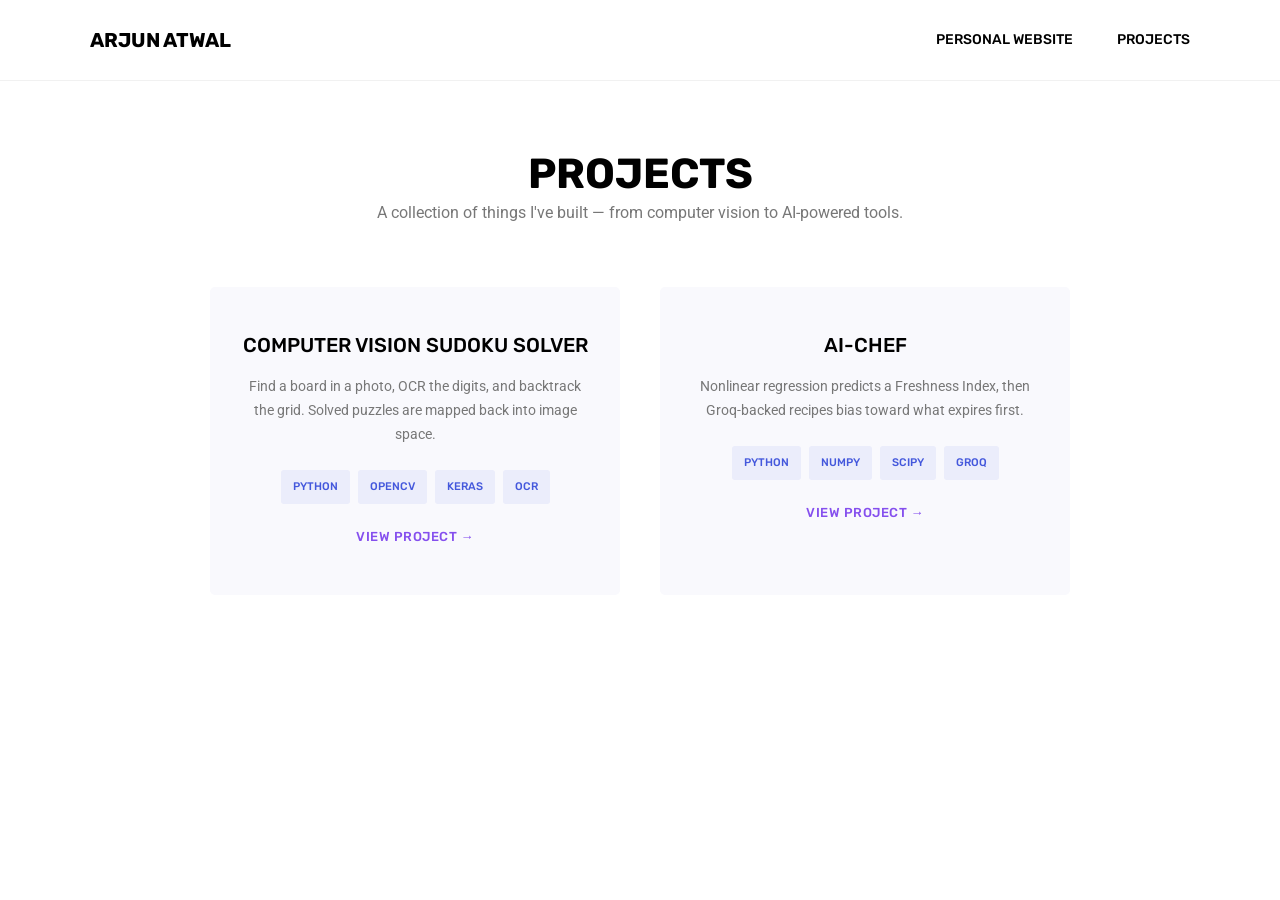
==== projects/index.html @ 16a3b788 "add landing page and homepage for projects" ====
<!doctype html>
<html lang="en">
<head>
<meta charset="utf-8">
<meta name="viewport" content="width=device-width, initial-scale=1, shrink-to-fit=no">
<title>Projects - Arjun Atwal</title>
<link rel="preconnect" href="https://fonts.googleapis.com">
<link rel="preconnect" href="https://fonts.gstatic.com" crossorigin>
<link href="https://fonts.googleapis.com/css2?family=Roboto:wght@400;500&family=Rubik:wght@500;700&display=swap" rel="stylesheet">
<style>
  * {
    margin: 0;
    padding: 0;
    box-sizing: border-box;
  }

  body {
    font-family: 'Roboto', sans-serif;
    font-size: 15px;
    line-height: 26px;
    color: #777777;
    background: #ffffff;
  }

  a {
    text-decoration: none;
    transition: all 0.3s ease-in-out;
  }

  .header {
    background: #ffffff;
    padding: 0 30px;
    border-bottom: 1px solid #f1f1f1;
  }

  .header-inner {
    max-width: 1100px;
    margin: 0 auto;
    display: flex;
    align-items: center;
    justify-content: space-between;
  }

  .header .logo {
    font-family: 'Rubik', sans-serif;
    font-weight: 700;
    font-size: 20px;
    color: #000000;
    text-decoration: none;
    text-transform: uppercase;
    line-height: 80px;
  }

  .header .logo:hover {
    color: #4458dc;
  }

  .header nav a {
    font-family: 'Rubik', sans-serif;
    font-weight: 500;
    font-size: 14px;
    text-transform: uppercase;
    color: #000000;
    margin-left: 40px;
    line-height: 80px;
    display: inline-block;
  }

  .header nav a:hover {
    color: #4458dc;
  }

  .page-banner {
    padding: 80px 20px 60px;
    text-align: center;
  }

  .page-banner h1 {
    font-family: 'Rubik', sans-serif;
    font-weight: 700;
    font-size: 42px;
    color: #000000;
    text-transform: uppercase;
    margin-bottom: 12px;
  }

  .page-banner p {
    font-size: 16px;
    line-height: 28px;
    color: #777777;
    max-width: 560px;
    margin: 0 auto;
  }

  .projects-section {
    max-width: 900px;
    margin: 0 auto;
    padding: 0 20px 100px;
  }

  .projects-grid {
    display: grid;
    grid-template-columns: repeat(auto-fit, minmax(320px, 1fr));
    gap: 40px;
  }

  .project-card {
    background: #f9f9fd;
    border-radius: 5px;
    padding: 45px 30px;
    text-align: center;
    cursor: pointer;
    transition: all 0.4s ease;
    text-decoration: none;
    display: block;
  }

  .project-card:hover {
    box-shadow: 0px 15px 30px rgba(77, 87, 222, 0.3);
    background: #fff;
    transform: translateY(-4px);
  }

  .project-card h3 {
    font-family: 'Rubik', sans-serif;
    font-weight: 500;
    font-size: 20px;
    color: #000000;
    text-transform: uppercase;
    margin-bottom: 16px;
  }

  .project-card p {
    font-size: 14px;
    line-height: 24px;
    color: #777777;
    margin-bottom: 24px;
  }

  .project-card .tags {
    display: flex;
    flex-wrap: wrap;
    gap: 8px;
    justify-content: center;
  }

  .project-card .tag {
    display: inline-block;
    font-family: 'Rubik', sans-serif;
    font-size: 11px;
    font-weight: 500;
    text-transform: uppercase;
    color: #4458dc;
    background: rgba(68, 88, 220, 0.08);
    padding: 4px 12px;
    border-radius: 3px;
  }

  .project-card .view-link {
    display: inline-block;
    margin-top: 20px;
    font-family: 'Rubik', sans-serif;
    font-weight: 500;
    font-size: 13px;
    text-transform: uppercase;
    color: #854fee;
    letter-spacing: 0.5px;
  }

  .project-card:hover .view-link {
    color: #4458dc;
  }

  @media (max-width: 575px) {
    .page-banner h1 {
      font-size: 30px;
    }

    .projects-grid {
      grid-template-columns: 1fr;
      gap: 24px;
    }

    .header nav a {
      margin-left: 20px;
      font-size: 12px;
    }

    .header .logo {
      font-size: 16px;
    }
  }
</style>
</head>
<body>

<div class="header">
  <div class="header-inner">
    <a class="logo" href="https://arjun-atwal.me/">Arjun Atwal</a>
    <nav>
      <a href="https://arjun-atwal.me/Personal-Website/">Personal Website</a>
      <a href="https://arjun-atwal.me/projects/">Projects</a>
    </nav>
  </div>
</div>

<div class="page-banner">
  <h1>Projects</h1>
  <p>A collection of things I've built — from computer vision to AI-powered tools.</p>
</div>

<section class="projects-section">
  <div class="projects-grid">

    <a class="project-card" href="https://arjun-atwal.me/projects/sudoku-solver/">
      <h3>Computer Vision Sudoku Solver</h3>
      <p>Find a board in a photo, OCR the digits, and backtrack the grid. Solved puzzles are mapped back into image space.</p>
      <div class="tags">
        <span class="tag">Python</span>
        <span class="tag">OpenCV</span>
        <span class="tag">Keras</span>
        <span class="tag">OCR</span>
      </div>
      <span class="view-link">View Project →</span>
    </a>

    <a class="project-card" href="https://arjun-atwal.me/projects/chef-ai/">
      <h3>AI-Chef</h3>
      <p>Nonlinear regression predicts a Freshness Index, then Groq-backed recipes bias toward what expires first.</p>
      <div class="tags">
        <span class="tag">Python</span>
        <span class="tag">NumPy</span>
        <span class="tag">SciPy</span>
        <span class="tag">Groq</span>
      </div>
      <span class="view-link">View Project →</span>
    </a>

  </div>
</section>

</body>
</html>
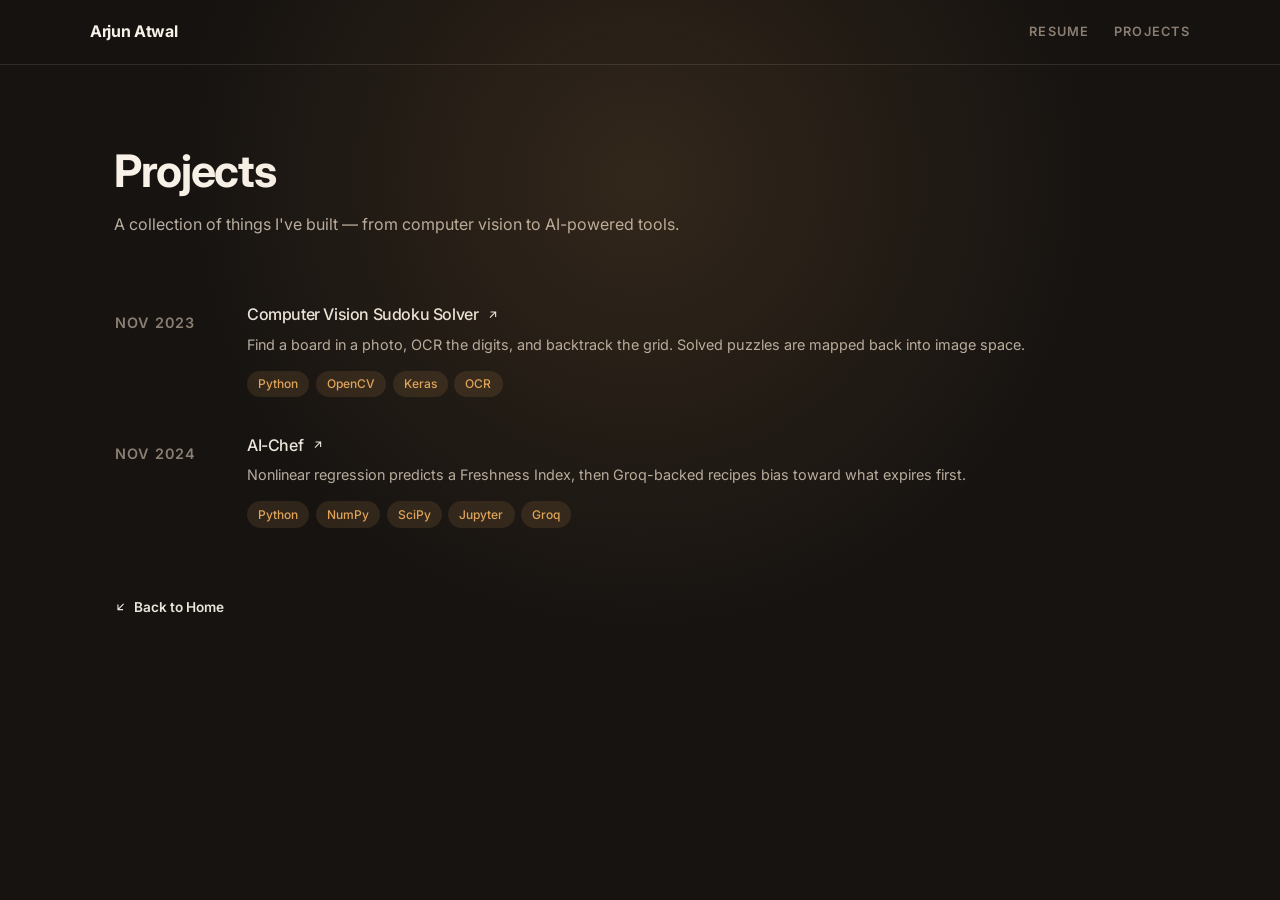
==== commit 2b79692e: "update design" ====
--- a/projects/index.html
+++ b/projects/index.html
@@ -1,196 +1,296 @@
 <!doctype html>
 <html lang="en">
 <head>
-<meta charset="utf-8">
-<meta name="viewport" content="width=device-width, initial-scale=1, shrink-to-fit=no">
-<title>Projects - Arjun Atwal</title>
-<link rel="preconnect" href="https://fonts.googleapis.com">
-<link rel="preconnect" href="https://fonts.gstatic.com" crossorigin>
-<link href="https://fonts.googleapis.com/css2?family=Roboto:wght@400;500&family=Rubik:wght@500;700&display=swap" rel="stylesheet">
-<style>
-  * {
-    margin: 0;
-    padding: 0;
-    box-sizing: border-box;
-  }
-
-  body {
-    font-family: 'Roboto', sans-serif;
-    font-size: 15px;
-    line-height: 26px;
-    color: #777777;
-    background: #ffffff;
-  }
-
-  a {
-    text-decoration: none;
-    transition: all 0.3s ease-in-out;
-  }
-
-  .header {
-    background: #ffffff;
-    padding: 0 30px;
-    border-bottom: 1px solid #f1f1f1;
-  }
-
-  .header-inner {
-    max-width: 1100px;
-    margin: 0 auto;
-    display: flex;
-    align-items: center;
-    justify-content: space-between;
-  }
-
-  .header .logo {
-    font-family: 'Rubik', sans-serif;
-    font-weight: 700;
-    font-size: 20px;
-    color: #000000;
-    text-decoration: none;
-    text-transform: uppercase;
-    line-height: 80px;
-  }
-
-  .header .logo:hover {
-    color: #4458dc;
-  }
-
-  .header nav a {
-    font-family: 'Rubik', sans-serif;
-    font-weight: 500;
-    font-size: 14px;
-    text-transform: uppercase;
-    color: #000000;
-    margin-left: 40px;
-    line-height: 80px;
-    display: inline-block;
-  }
-
-  .header nav a:hover {
-    color: #4458dc;
-  }
-
-  .page-banner {
-    padding: 80px 20px 60px;
-    text-align: center;
-  }
-
-  .page-banner h1 {
-    font-family: 'Rubik', sans-serif;
-    font-weight: 700;
-    font-size: 42px;
-    color: #000000;
-    text-transform: uppercase;
-    margin-bottom: 12px;
-  }
-
-  .page-banner p {
-    font-size: 16px;
-    line-height: 28px;
-    color: #777777;
-    max-width: 560px;
-    margin: 0 auto;
-  }
-
-  .projects-section {
-    max-width: 900px;
-    margin: 0 auto;
-    padding: 0 20px 100px;
-  }
-
-  .projects-grid {
-    display: grid;
-    grid-template-columns: repeat(auto-fit, minmax(320px, 1fr));
-    gap: 40px;
-  }
-
-  .project-card {
-    background: #f9f9fd;
-    border-radius: 5px;
-    padding: 45px 30px;
-    text-align: center;
-    cursor: pointer;
-    transition: all 0.4s ease;
-    text-decoration: none;
-    display: block;
-  }
-
-  .project-card:hover {
-    box-shadow: 0px 15px 30px rgba(77, 87, 222, 0.3);
-    background: #fff;
-    transform: translateY(-4px);
-  }
-
-  .project-card h3 {
-    font-family: 'Rubik', sans-serif;
-    font-weight: 500;
-    font-size: 20px;
-    color: #000000;
-    text-transform: uppercase;
-    margin-bottom: 16px;
-  }
-
-  .project-card p {
-    font-size: 14px;
-    line-height: 24px;
-    color: #777777;
-    margin-bottom: 24px;
-  }
-
-  .project-card .tags {
-    display: flex;
-    flex-wrap: wrap;
-    gap: 8px;
-    justify-content: center;
-  }
-
-  .project-card .tag {
-    display: inline-block;
-    font-family: 'Rubik', sans-serif;
-    font-size: 11px;
-    font-weight: 500;
-    text-transform: uppercase;
-    color: #4458dc;
-    background: rgba(68, 88, 220, 0.08);
-    padding: 4px 12px;
-    border-radius: 3px;
-  }
-
-  .project-card .view-link {
-    display: inline-block;
-    margin-top: 20px;
-    font-family: 'Rubik', sans-serif;
-    font-weight: 500;
-    font-size: 13px;
-    text-transform: uppercase;
-    color: #854fee;
-    letter-spacing: 0.5px;
-  }
-
-  .project-card:hover .view-link {
-    color: #4458dc;
-  }
-
-  @media (max-width: 575px) {
-    .page-banner h1 {
-      font-size: 30px;
-    }
-
-    .projects-grid {
-      grid-template-columns: 1fr;
-      gap: 24px;
+  <meta charset="utf-8">
+  <meta name="viewport" content="width=device-width, initial-scale=1">
+  <title>Projects - Arjun Atwal</title>
+  <meta name="description" content="Projects by Arjun Atwal — computer vision, AI tools, and more.">
+  <link rel="preconnect" href="https://fonts.googleapis.com">
+  <link rel="preconnect" href="https://fonts.gstatic.com" crossorigin>
+  <link href="https://fonts.googleapis.com/css2?family=Inter:wght@400;500;600;700&display=swap" rel="stylesheet">
+  <style>
+    :root {
+      --bg: #161311;
+      --ink: #ece6dc;
+      --ink-bright: #f7f1e8;
+      --muted: #b8ada0;
+      --faint: #8a7e72;
+      --line: rgba(236, 230, 220, 0.12);
+      --accent: #e0a45a;
+      --accent-dim: rgba(224, 164, 90, 0.12);
+      --spot: rgba(224, 164, 90, 0.14);
+      --font: "Inter", system-ui, sans-serif;
+      --ease: cubic-bezier(0.4, 0, 0.2, 1);
+    }
+
+    *, *::before, *::after { box-sizing: border-box; }
+
+    html { scroll-behavior: smooth; }
+
+    body {
+      margin: 0;
+      min-height: 100vh;
+      font-family: var(--font);
+      font-size: 1rem;
+      line-height: 1.7;
+      color: var(--muted);
+      background: var(--bg);
+      -webkit-font-smoothing: antialiased;
+    }
+
+    body::before {
+      content: "";
+      pointer-events: none;
+      position: fixed;
+      inset: 0;
+      z-index: 30;
+      background: radial-gradient(
+        600px circle at var(--spot-x, 50%) var(--spot-y, 20%),
+        var(--spot),
+        transparent 80%
+      );
+    }
+
+    a {
+      color: var(--ink);
+      text-decoration: none;
+      transition: color 0.2s var(--ease);
+    }
+
+    a:hover { color: var(--accent); }
+
+    a:focus-visible {
+      outline: 2px solid var(--accent);
+      outline-offset: 3px;
+    }
+
+    h1, h2, h3 {
+      color: var(--ink-bright);
+      letter-spacing: -0.025em;
+      line-height: 1.2;
+      margin: 0;
+    }
+
+    p { margin: 0; }
+
+    ul { margin: 0; padding: 0; }
+
+    .header {
+      position: sticky;
+      top: 0;
+      z-index: 20;
+      padding: 0 1.5rem;
+      background: rgba(22, 19, 17, 0.88);
+      backdrop-filter: blur(12px);
+      border-bottom: 1px solid var(--line);
+    }
+
+    .header-inner {
+      max-width: 1100px;
+      margin: 0 auto;
+      display: flex;
+      align-items: center;
+      justify-content: space-between;
+      height: 4rem;
+    }
+
+    .header .logo {
+      font-weight: 700;
+      font-size: 1rem;
+      color: var(--ink-bright);
+      letter-spacing: -0.02em;
+    }
+
+    .header nav {
+      display: flex;
+      gap: 1.5rem;
     }
 
     .header nav a {
-      margin-left: 20px;
-      font-size: 12px;
-    }
-
-    .header .logo {
-      font-size: 16px;
-    }
-  }
-</style>
+      font-size: 0.8rem;
+      font-weight: 600;
+      letter-spacing: 0.1em;
+      text-transform: uppercase;
+      color: var(--faint);
+    }
+
+    .header nav a:hover {
+      color: var(--ink-bright);
+    }
+
+    .page-intro {
+      position: relative;
+      z-index: 1;
+      max-width: 1100px;
+      margin: 0 auto;
+      padding: 5rem 1.5rem 3rem;
+    }
+
+    .page-intro h1 {
+      font-size: clamp(2rem, 4vw, 2.8rem);
+      font-weight: 700;
+      letter-spacing: -0.03em;
+      margin-bottom: 0.75rem;
+    }
+
+    .page-intro p {
+      font-size: 1rem;
+      color: var(--muted);
+      max-width: 36rem;
+    }
+
+    .projects-section {
+      position: relative;
+      z-index: 1;
+      max-width: 1100px;
+      margin: 0 auto;
+      padding: 0 1.5rem 6rem;
+    }
+
+    .card-list {
+      display: flex;
+      flex-direction: column;
+    }
+
+    .card {
+      position: relative;
+      display: grid;
+      grid-template-columns: 7rem 1fr;
+      gap: 0.5rem 1.25rem;
+      padding: 1.15rem 1.2rem;
+      margin: 0 -1.2rem;
+      border-radius: 0.5rem;
+      border: 1px solid transparent;
+      transition: background 0.15s var(--ease), border-color 0.15s var(--ease),
+        opacity 0.15s var(--ease), box-shadow 0.15s var(--ease);
+    }
+
+    .card-list:hover .card {
+      opacity: 0.5;
+    }
+
+    .card-list:hover .card:hover,
+    .card-list:hover .card:focus-within {
+      opacity: 1;
+    }
+
+    .card:hover,
+    .card:focus-within {
+      background: rgba(224, 164, 90, 0.05);
+      border-color: var(--line);
+      box-shadow: 0 0 0 1px rgba(224, 164, 90, 0.08),
+        inset 0 1px 0 0 rgba(236, 230, 220, 0.06);
+    }
+
+    .when {
+      font-size: 0.75rem;
+      font-weight: 600;
+      letter-spacing: 0.08em;
+      text-transform: uppercase;
+      color: var(--faint);
+      padding-top: 0.35rem;
+    }
+
+    .card h3 {
+      font-size: 1rem;
+      font-weight: 500;
+      color: var(--ink);
+      margin-bottom: 0.5rem;
+    }
+
+    .card:hover h3,
+    .card:focus-within h3 {
+      color: var(--accent);
+    }
+
+    .card p {
+      font-size: 0.9rem;
+    }
+
+    .card-link {
+      position: relative;
+      z-index: 1;
+      color: inherit;
+    }
+
+    .card h3 .arrow {
+      display: inline-block;
+      width: 0.85rem;
+      height: 0.85rem;
+      margin-left: 0.25rem;
+      vertical-align: -0.05rem;
+      stroke: currentColor;
+      fill: none;
+      stroke-width: 2;
+      transition: transform 0.2s var(--ease);
+    }
+
+    .card:hover h3 .arrow,
+    .card:focus-within h3 .arrow {
+      transform: translate(0.15rem, -0.15rem);
+    }
+
+    .pills {
+      display: flex;
+      flex-wrap: wrap;
+      gap: 0.4rem;
+      margin-top: 0.85rem;
+      list-style: none;
+    }
+
+    .pills li {
+      font-size: 0.75rem;
+      font-weight: 500;
+      color: var(--accent);
+      background: var(--accent-dim);
+      padding: 0.2rem 0.7rem;
+      border-radius: 999px;
+    }
+
+    .back-link {
+      display: inline-flex;
+      align-items: center;
+      gap: 0.4rem;
+      margin-top: 3rem;
+      font-weight: 600;
+      font-size: 0.85rem;
+      color: var(--ink);
+    }
+
+    .back-link:hover { color: var(--accent); }
+
+    .back-link svg {
+      width: 0.85rem;
+      height: 0.85rem;
+      stroke: currentColor;
+      fill: none;
+      stroke-width: 2;
+    }
+
+    @media (max-width: 768px) {
+      .card {
+        grid-template-columns: 1fr;
+        gap: 0.35rem;
+        margin-left: 0;
+        margin-right: 0;
+        padding-left: 0;
+        padding-right: 0;
+      }
+
+      .card-list:hover .card {
+        opacity: 1;
+      }
+
+      .header nav { gap: 1rem; }
+      .header nav a { font-size: 0.7rem; }
+    }
+
+    @media (prefers-reduced-motion: reduce) {
+      html { scroll-behavior: auto; }
+      body::before { display: none; }
+      .card, .card h3 .arrow { transition: none; }
+    }
+  </style>
 </head>
 <body>
 
@@ -198,46 +298,62 @@
   <div class="header-inner">
     <a class="logo" href="https://arjun-atwal.me/">Arjun Atwal</a>
     <nav>
-      <a href="https://arjun-atwal.me/Personal-Website/">Personal Website</a>
+      <a href="https://arjun-atwal.me/Personal-Website/">Resume</a>
       <a href="https://arjun-atwal.me/projects/">Projects</a>
     </nav>
   </div>
 </div>
 
-<div class="page-banner">
+<div class="page-intro">
   <h1>Projects</h1>
   <p>A collection of things I've built — from computer vision to AI-powered tools.</p>
 </div>
 
 <section class="projects-section">
-  <div class="projects-grid">
-
-    <a class="project-card" href="https://arjun-atwal.me/projects/sudoku-solver/">
-      <h3>Computer Vision Sudoku Solver</h3>
-      <p>Find a board in a photo, OCR the digits, and backtrack the grid. Solved puzzles are mapped back into image space.</p>
-      <div class="tags">
-        <span class="tag">Python</span>
-        <span class="tag">OpenCV</span>
-        <span class="tag">Keras</span>
-        <span class="tag">OCR</span>
+  <div class="card-list">
+
+    <article class="card">
+      <p class="when">Nov 2023</p>
+      <div>
+        <h3>
+          <a class="card-link" href="https://arjun-atwal.me/projects/sudoku-solver/">Computer Vision Sudoku Solver <svg class="arrow" viewBox="0 0 24 24" aria-hidden="true"><path d="M7 17 17 7M8 7h9v9"/></svg></a>
+        </h3>
+        <p>Find a board in a photo, OCR the digits, and backtrack the grid. Solved puzzles are mapped back into image space.</p>
+        <ul class="pills">
+          <li>Python</li><li>OpenCV</li><li>Keras</li><li>OCR</li>
+        </ul>
       </div>
-      <span class="view-link">View Project →</span>
-    </a>
-
-    <a class="project-card" href="https://arjun-atwal.me/projects/chef-ai/">
-      <h3>AI-Chef</h3>
-      <p>Nonlinear regression predicts a Freshness Index, then Groq-backed recipes bias toward what expires first.</p>
-      <div class="tags">
-        <span class="tag">Python</span>
-        <span class="tag">NumPy</span>
-        <span class="tag">SciPy</span>
-        <span class="tag">Groq</span>
+    </article>
+
+    <article class="card">
+      <p class="when">Nov 2024</p>
+      <div>
+        <h3>
+          <a class="card-link" href="https://arjun-atwal.me/projects/chef-ai/">AI-Chef <svg class="arrow" viewBox="0 0 24 24" aria-hidden="true"><path d="M7 17 17 7M8 7h9v9"/></svg></a>
+        </h3>
+        <p>Nonlinear regression predicts a Freshness Index, then Groq-backed recipes bias toward what expires first.</p>
+        <ul class="pills">
+          <li>Python</li><li>NumPy</li><li>SciPy</li><li>Jupyter</li><li>Groq</li>
+        </ul>
       </div>
-      <span class="view-link">View Project →</span>
-    </a>
+    </article>
 
   </div>
+
+  <a class="back-link" href="https://arjun-atwal.me/">
+    <svg viewBox="0 0 24 24" aria-hidden="true"><path d="M17 7 7 17M16 17H7v-9"/></svg>
+    Back to Home
+  </a>
 </section>
 
+<script>
+  const reduceMotion = window.matchMedia("(prefers-reduced-motion: reduce)").matches;
+  if (!reduceMotion) {
+    window.addEventListener("pointermove", (e) => {
+      document.body.style.setProperty("--spot-x", `${e.clientX}px`);
+      document.body.style.setProperty("--spot-y", `${e.clientY}px`);
+    }, { passive: true });
+  }
+</script>
 </body>
 </html>
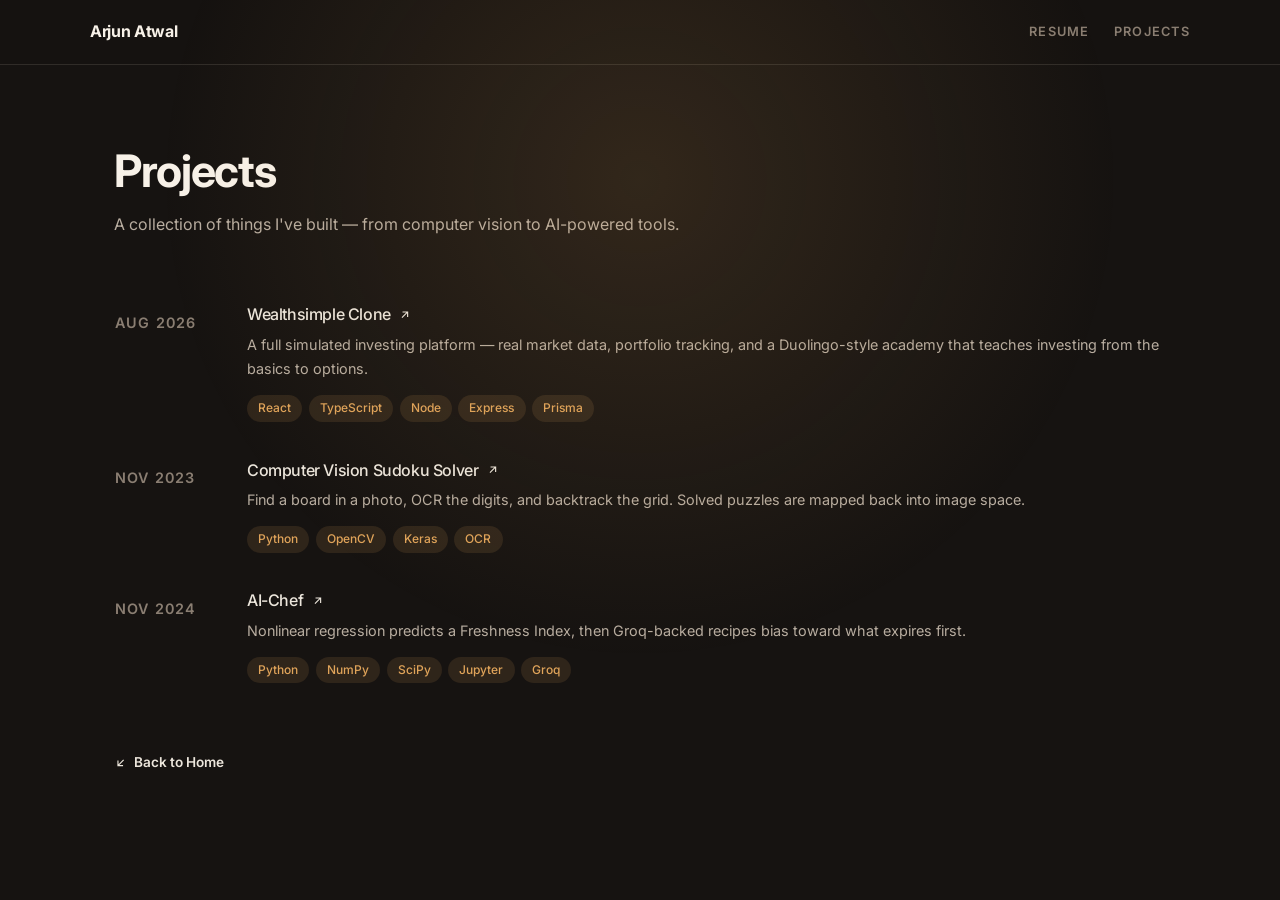
==== commit d503b932: "add new project brokerage clone" ====
--- a/projects/index.html
+++ b/projects/index.html
@@ -313,6 +313,19 @@
   <div class="card-list">
 
     <article class="card">
+      <p class="when">Aug 2026</p>
+      <div>
+        <h3>
+          <a class="card-link" href="https://arjun-atwal.me/projects/wealthsimple-clone/">Wealthsimple Clone <svg class="arrow" viewBox="0 0 24 24" aria-hidden="true"><path d="M7 17 17 7M8 7h9v9"/></svg></a>
+        </h3>
+        <p>A full simulated investing platform — real market data, portfolio tracking, and a Duolingo-style academy that teaches investing from the basics to options.</p>
+        <ul class="pills">
+          <li>React</li><li>TypeScript</li><li>Node</li><li>Express</li><li>Prisma</li>
+        </ul>
+      </div>
+    </article>
+
+    <article class="card">
       <p class="when">Nov 2023</p>
       <div>
         <h3>
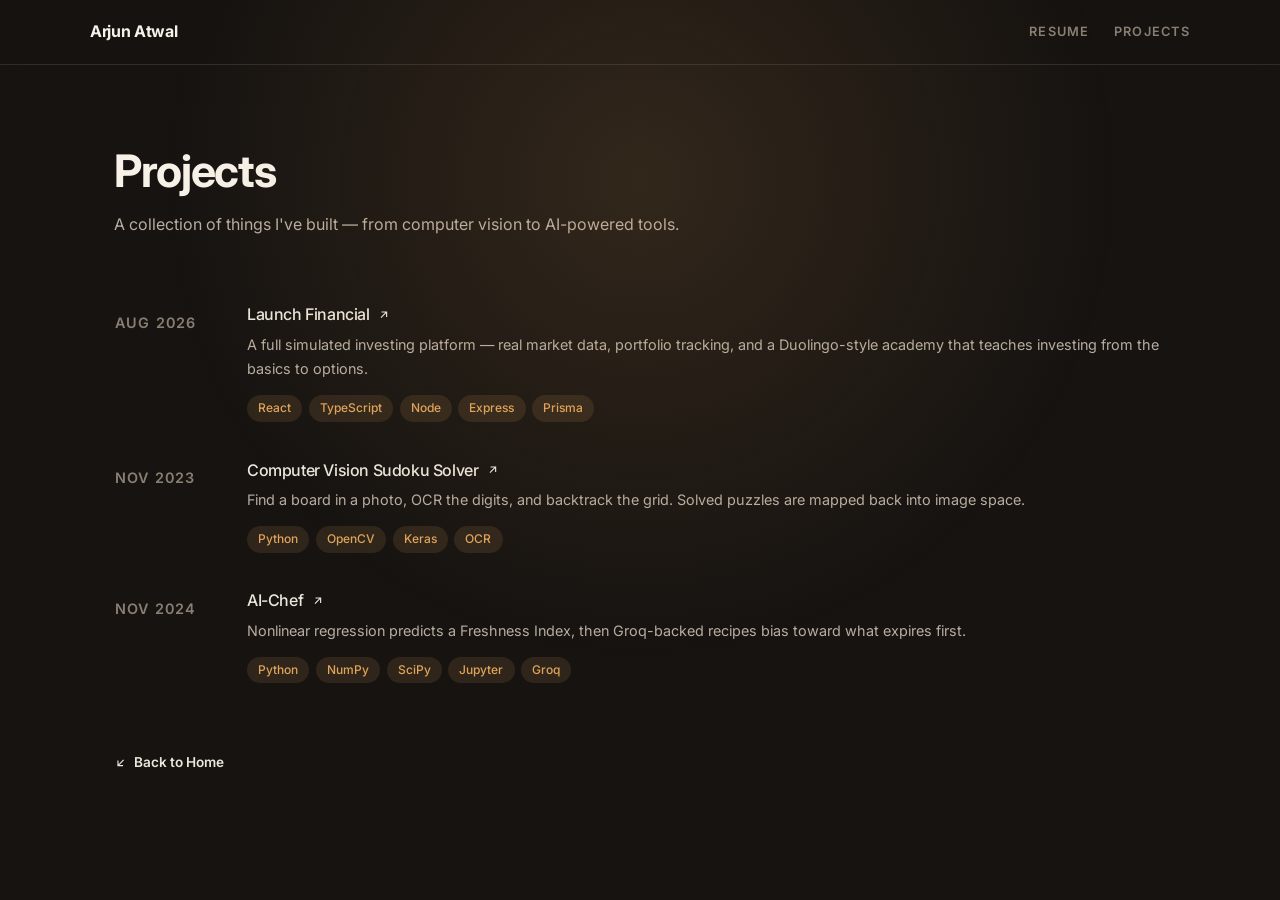
==== commit 40664b6d: "Rename Wealthsimple Clone project to Launch Financial" ====
--- a/projects/index.html
+++ b/projects/index.html
@@ -316,7 +316,7 @@
       <p class="when">Aug 2026</p>
       <div>
         <h3>
-          <a class="card-link" href="https://arjun-atwal.me/projects/wealthsimple-clone/">Wealthsimple Clone <svg class="arrow" viewBox="0 0 24 24" aria-hidden="true"><path d="M7 17 17 7M8 7h9v9"/></svg></a>
+          <a class="card-link" href="https://arjun-atwal.me/projects/wealthsimple-clone/">Launch Financial <svg class="arrow" viewBox="0 0 24 24" aria-hidden="true"><path d="M7 17 17 7M8 7h9v9"/></svg></a>
         </h3>
         <p>A full simulated investing platform — real market data, portfolio tracking, and a Duolingo-style academy that teaches investing from the basics to options.</p>
         <ul class="pills">
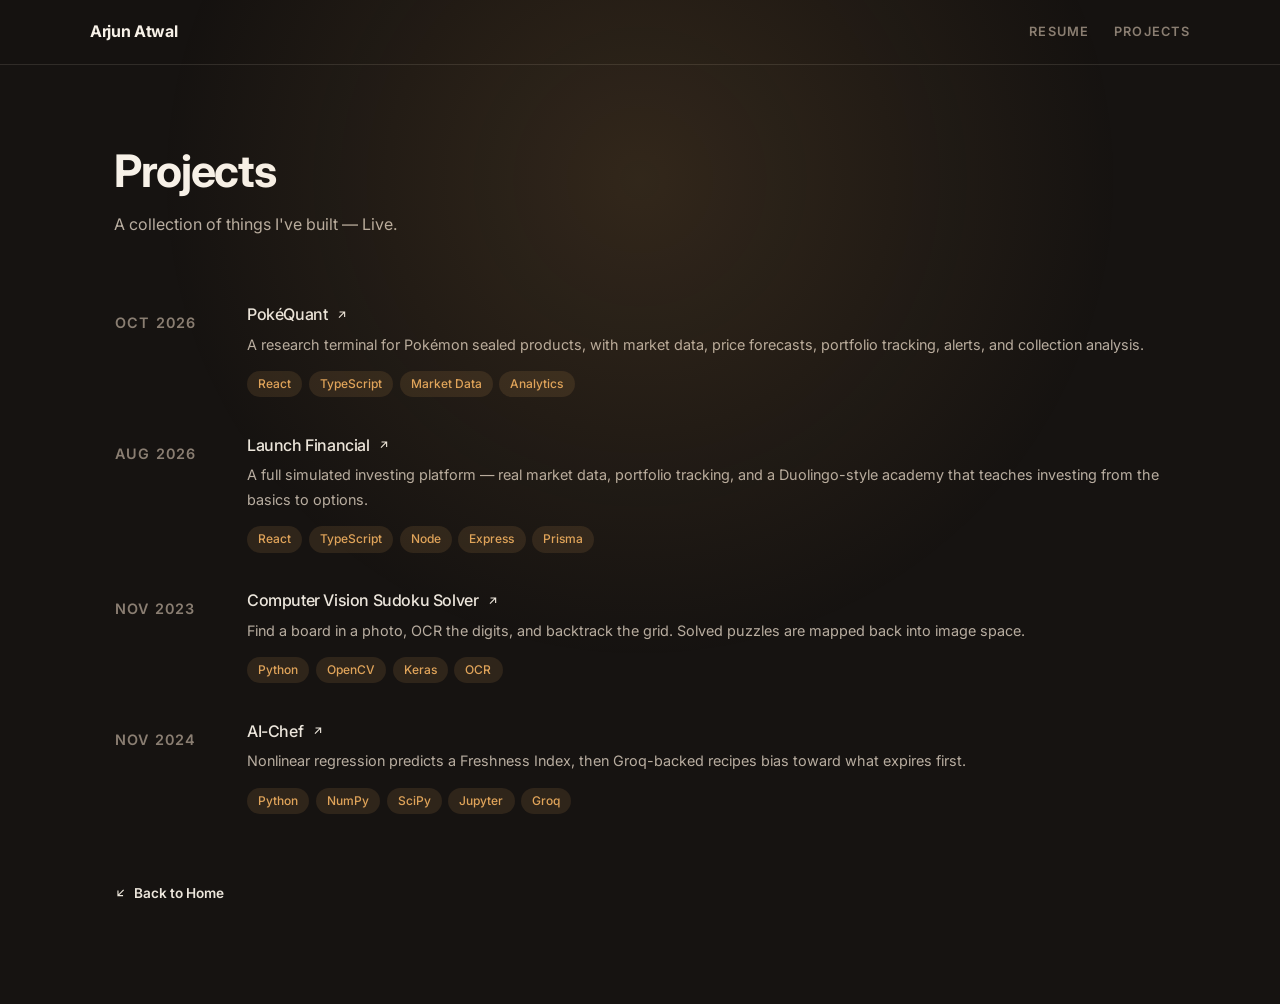
==== commit 1173fb54: "update with poke-quant project" ====
--- a/projects/index.html
+++ b/projects/index.html
@@ -306,11 +306,24 @@
 
 <div class="page-intro">
   <h1>Projects</h1>
-  <p>A collection of things I've built — from computer vision to AI-powered tools.</p>
+  <p>A collection of things I've built — Live.</p>
 </div>
 
 <section class="projects-section">
   <div class="card-list">
+
+    <article class="card">
+      <p class="when">Oct 2026</p>
+      <div>
+        <h3>
+          <a class="card-link" href="https://arjun-atwal.me/projects/pokequant/">PokéQuant <svg class="arrow" viewBox="0 0 24 24" aria-hidden="true"><path d="M7 17 17 7M8 7h9v9"/></svg></a>
+        </h3>
+        <p>A research terminal for Pokémon sealed products, with market data, price forecasts, portfolio tracking, alerts, and collection analysis.</p>
+        <ul class="pills">
+          <li>React</li><li>TypeScript</li><li>Market Data</li><li>Analytics</li>
+        </ul>
+      </div>
+    </article>
 
     <article class="card">
       <p class="when">Aug 2026</p>
